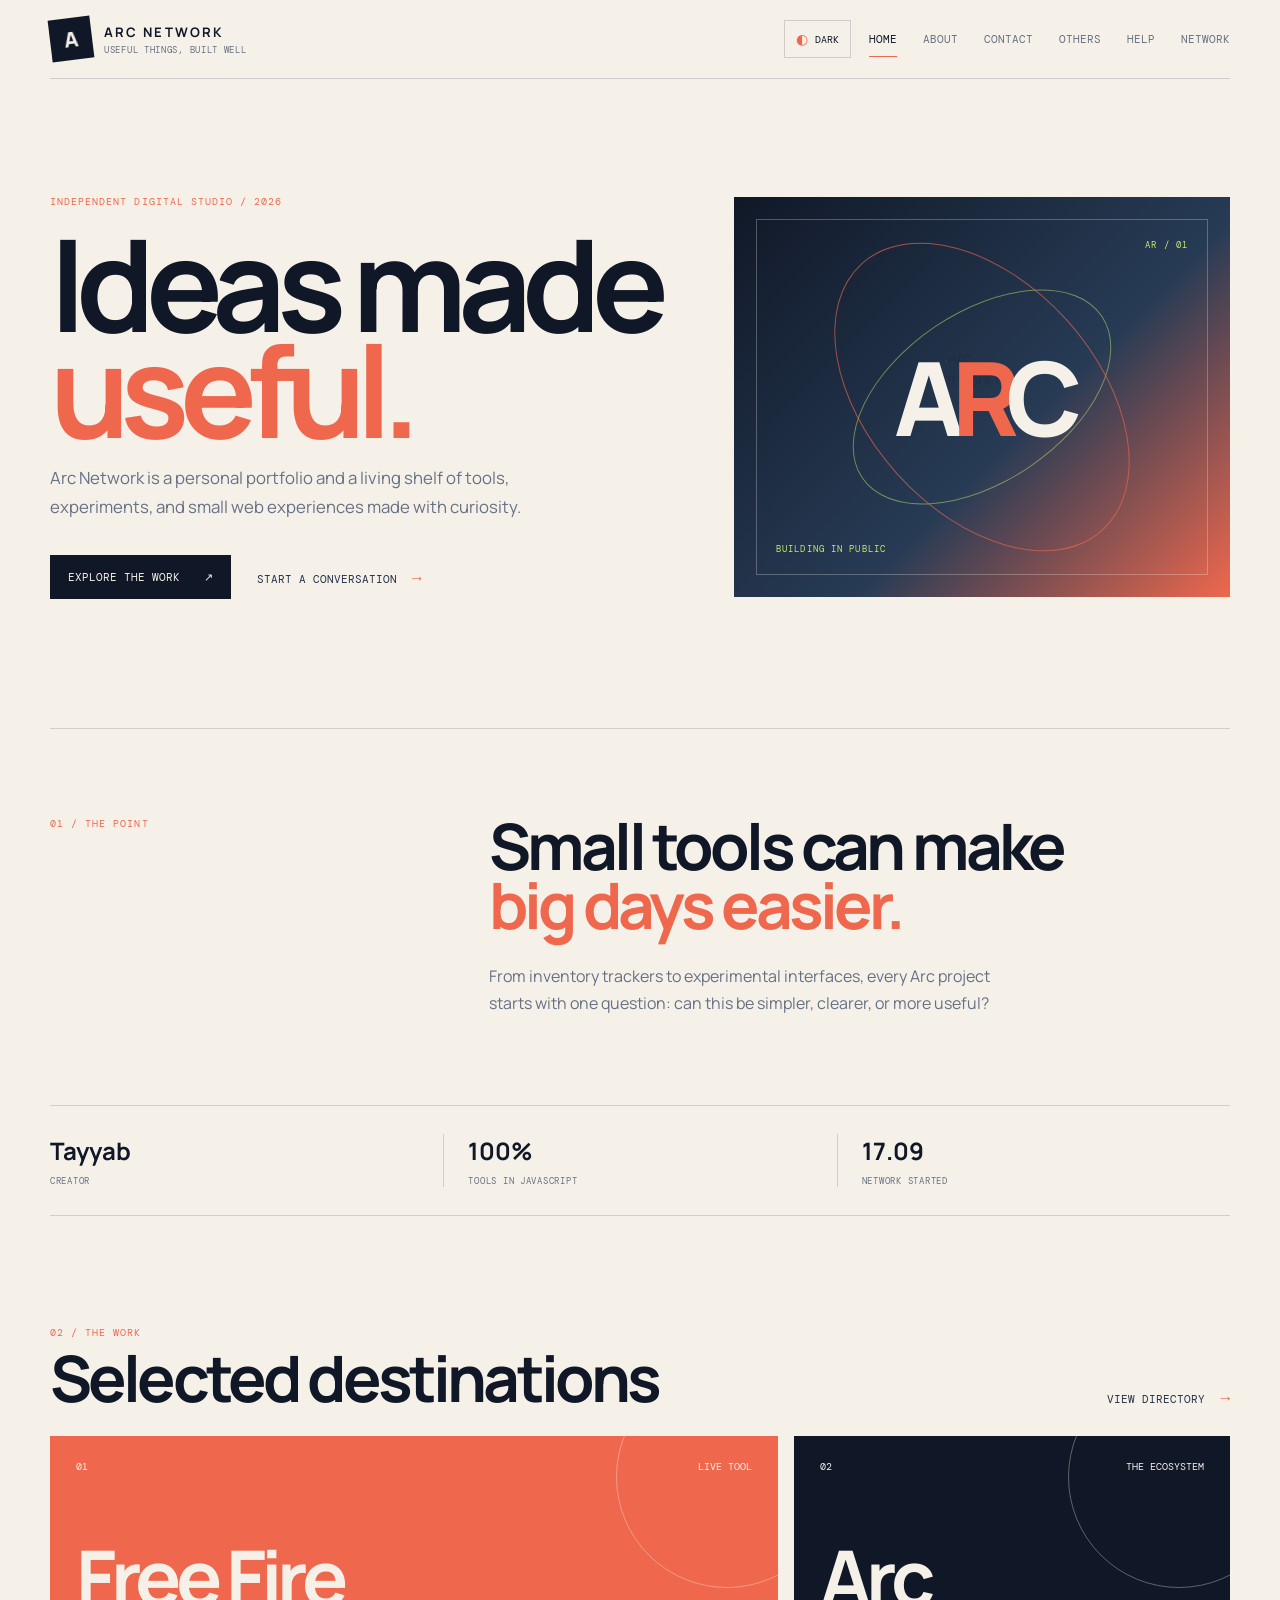
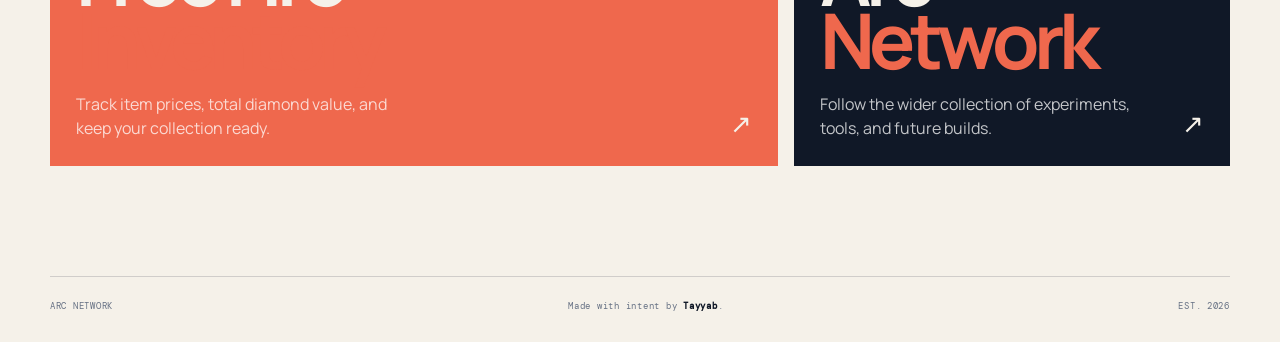
==== index.html @ ed2709b4 "Initial commit: Arc Network Portfolio" ====
<!DOCTYPE html>
<html lang="en">
<head>
    <meta charset="UTF-8">
    <meta name="viewport" content="width=device-width, initial-scale=1.0">
    <title>Arc Network | Digital Tools by Tayyab</title>
    <meta name="description" content="Arc Network is a growing collection of useful digital tools and web experiences built by Tayyab.">
    <meta name="author" content="Tayyab">
    <meta name="theme-color" content="#101827">
    <meta name="robots" content="index, follow">
    <meta name="googlebot" content="index, follow">
    <link rel="canonical" href="https://arc-network.vercel.app/Arc%20Portfolio/">
    <meta property="og:type" content="website">
    <meta property="og:site_name" content="Arc Network">
    <meta property="og:title" content="Arc Network | Digital Tools by Tayyab">
    <meta property="og:description" content="Arc Network is a growing collection of useful digital tools and web experiences built by Tayyab.">
    <meta property="og:url" content="https://arc-network.vercel.app/Arc%20Portfolio/">
    <meta property="og:image" content="https://arc-network.vercel.app/Arc%20Portfolio/Assets/arc-mark.svg">
    <meta name="twitter:card" content="summary_large_image">
    <meta name="twitter:title" content="Arc Network | Digital Tools by Tayyab">
    <meta name="twitter:description" content="Arc Network is a growing collection of useful digital tools and web experiences built by Tayyab.">
    <meta name="twitter:image" content="https://arc-network.vercel.app/Arc%20Portfolio/Assets/arc-mark.svg">
    <link rel="icon" type="image/svg+xml" href="Assets/arc-mark.svg">
    <link rel="apple-touch-icon" href="Assets/arc-mark.svg">
    <link rel="manifest" href="site.webmanifest">
    <link rel="stylesheet" href="style.css">
</head>
<body>
    <header class="site-header">
        <a class="brand" href="./index.html" aria-label="Arc Network home">
            <span class="brand-mark">A</span>
            <span><strong>ARC NETWORK</strong><small>USEFUL THINGS, BUILT WELL</small></span>
        </a>
        <button class="theme-toggle" id="themeToggle" type="button" aria-label="Switch to dark theme" aria-pressed="false"><span class="theme-icon">◐</span><span class="theme-label">Dark</span></button>
        <button class="menu-toggle" id="menuToggle" type="button" aria-expanded="false" aria-controls="siteNav">Menu</button>
        <nav class="site-nav" id="siteNav" aria-label="Main navigation">
            <a class="is-active" href="./index.html">Home</a>
            <a href="./HTML/about.html">About</a>
            <a href="./HTML/contact.html">Contact</a>
            <a href="./HTML/others.html">Others</a>
            <a href="./HTML/help.html">Help</a>
            <a href="./HTML/network.html">Network</a>
        </nav>
    </header>

    <main>
        <section class="hero-section">
            <div class="hero-copy reveal">
                <p class="eyebrow">INDEPENDENT DIGITAL STUDIO / <span id="estYear">2026</span></p>
                <h1>Ideas made<br><em>useful.</em></h1>
                <p class="hero-lede">Arc Network is a personal portfolio and a living shelf of tools, experiments, and small web experiences made with curiosity.</p>
                <div class="hero-actions">
                    <a class="button button-primary" href="./HTML/others.html">Explore the work <span>↗</span></a>
                    <a class="text-link" href="./HTML/contact.html">Start a conversation <span>→</span></a>
                </div>
            </div>
            <div class="hero-visual reveal" aria-label="Arc Network identity graphic">
                <div class="orbit orbit-one"></div>
                <div class="orbit orbit-two"></div>
                <img class="arc-asset" src="assets/arc-mark.svg" alt="Arc Network mark">
                <div class="arc-symbol">A<span>R</span>C</div>
                <span class="visual-note note-top">AR / 01</span>
                <span class="visual-note note-bottom">BUILDING IN PUBLIC</span>
            </div>
        </section>

        <section class="intro-grid reveal" aria-labelledby="about-title">
            <p class="section-label">01 / THE POINT</p>
            <div>
                <h2 id="about-title">Small tools can make<br><em>big days easier.</em></h2>
                <p>From inventory trackers to experimental interfaces, every Arc project starts with one question: can this be simpler, clearer, or more useful?</p>
            </div>
        </section>

        <section class="metrics-strip reveal" aria-label="Arc Network metrics">
            <div><strong id="creatorMetric">Tayyab</strong><span>CREATOR</span></div>
            <div><strong id="toolMetric">100%</strong><span>TOOLS IN JAVASCRIPT</span></div>
            <div><strong id="startMetric">17.09</strong><span>NETWORK STARTED</span></div>
        </section>

        <section class="work-section reveal" aria-labelledby="work-title">
            <div class="section-heading"><div><p class="section-label">02 / THE WORK</p><h2 id="work-title">Selected destinations</h2></div><a class="text-link" href="./HTML/others.html">View directory <span>→</span></a></div>
            <div class="project-grid">
                <a class="project-card project-featured" href="../vault-value/index.html"><span class="project-number">01</span><span class="project-tag">LIVE TOOL</span><h3>Free Fire<br><em>Inventory</em></h3><p>Track item prices, total diamond value, and keep your collection ready.</p><span class="card-arrow">↗</span></a>
                <a class="project-card project-network" href="./HTML/network.html"><span class="project-number">02</span><span class="project-tag">THE ECOSYSTEM</span><h3>Arc<br><em>Network</em></h3><p>Follow the wider collection of experiments, tools, and future builds.</p><span class="card-arrow">↗</span></a>
            </div>
        </section>
    </main>

    <footer class="site-footer"><span>ARC NETWORK</span><p>Made with intent by <strong id="webCreatorNameDisplay1">Tayyab</strong>.</p><span>EST. <span id="footerYear">2026</span></span></footer>

    <script src="JS/DB-ArcData.js"></script>
    <script src="JS/theme.js"></script>
    <script src="script.js"></script>
</body>
</html>
---- style.css ----
@import url('https://fonts.googleapis.com/css2?family=DM+Mono:wght@400;500&family=Manrope:wght@400;500;600;700;800&display=swap');

:root {
    --ink: #101827;
    --ink-soft: #243149;
    --paper: #f5f1e9;
    --line: rgba(16, 24, 39, .16);
    --muted: #667184;
    --coral: #ef684d;
    --lime: #c8e86b;
}

html[data-theme='dark'] {
    --ink: #f5f1e9;
    --ink-soft: #c6cfdd;
    --paper: #101827;
    --line: rgba(245, 241, 233, .18);
    --muted: #a8b1c0;
    --coral: #ff8066;
    --lime: #d8f47b;
}

* { box-sizing: border-box; }
html { scroll-behavior: smooth; }
body { min-width: 320px; margin: 0; color: var(--ink); font-family: 'Manrope', sans-serif; background: var(--paper); }
a { color: inherit; text-decoration: none; }
button, a { -webkit-tap-highlight-color: transparent; }
button:focus-visible, a:focus-visible { outline: 2px solid var(--coral); outline-offset: 4px; }

.site-header { position: relative; z-index: 4; width: min(1180px, calc(100% - 64px)); margin: 0 auto; padding: 24px 0; display: flex; align-items: center; justify-content: space-between; border-bottom: 1px solid var(--line); }
.brand { display: flex; align-items: center; gap: 12px; }
.brand-mark { display: grid; width: 42px; height: 42px; place-items: center; color: var(--paper); background: var(--ink); font-size: 1.3rem; font-weight: 800; transform: rotate(-7deg); }
.brand > span:last-child { display: grid; gap: 3px; }
.brand strong { font-size: .82rem; letter-spacing: .16em; }
.brand small { color: var(--muted); font-family: 'DM Mono', monospace; font-size: .55rem; letter-spacing: .08em; }
.site-nav { display: flex; align-items: center; gap: 26px; color: var(--muted); font-family: 'DM Mono', monospace; font-size: .68rem; text-transform: uppercase; }
.site-nav a { padding: 10px 0; border-bottom: 1px solid transparent; transition: color .2s ease, border-color .2s ease; }
.site-nav a:hover, .site-nav a.is-active { color: var(--ink); border-color: var(--coral); }
.menu-toggle { display: none; border: 1px solid var(--ink); padding: 9px 12px; color: var(--ink); background: transparent; font-family: 'DM Mono', monospace; font-size: .65rem; text-transform: uppercase; }
.theme-toggle { display: inline-flex; align-items: center; gap: 7px; margin-left: auto; margin-right: 18px; border: 1px solid var(--line); padding: 9px 11px; color: var(--ink); background: transparent; font-family: 'DM Mono', monospace; font-size: .62rem; text-transform: uppercase; cursor: pointer; }.theme-toggle:hover { color: var(--paper); background: var(--ink); }.theme-icon { color: var(--coral); font-size: .9rem; }

main { width: min(1180px, calc(100% - 64px)); margin: 0 auto; }
.hero-section { min-height: 650px; display: grid; grid-template-columns: 1fr .8fr; align-items: center; gap: 64px; padding: 88px 0 100px; }
.eyebrow, .section-label { margin: 0; color: var(--coral); font-family: 'DM Mono', monospace; font-size: .65rem; letter-spacing: .1em; text-transform: uppercase; }
.hero-copy h1 { max-width: 700px; margin: 22px 0; font-size: clamp(4.8rem, 10vw, 9.2rem); line-height: .83; letter-spacing: -.075em; }
h1 em, h2 em, h3 em { color: var(--coral); font-style: normal; }
.hero-lede { max-width: 480px; margin: 0; color: var(--muted); font-size: 1.05rem; line-height: 1.7; }
.hero-actions { display: flex; align-items: center; gap: 26px; margin-top: 34px; }
.button { display: inline-flex; align-items: center; gap: 24px; padding: 15px 18px; font-family: 'DM Mono', monospace; font-size: .67rem; text-transform: uppercase; transition: transform .2s ease, background .2s ease; }
.button-primary { color: var(--paper); background: var(--ink); }
.button-primary:hover { background: var(--coral); transform: translateY(-3px); }
.text-link { color: var(--ink-soft); font-family: 'DM Mono', monospace; font-size: .67rem; text-transform: uppercase; }
.text-link span { margin-left: 8px; color: var(--coral); font-size: 1rem; }
.text-link:hover { color: var(--coral); }

.hero-visual { position: relative; min-height: 400px; display: grid; place-items: center; background: var(--ink); overflow: hidden; }
.hero-visual::before { content: ''; position: absolute; inset: 22px; border: 1px solid rgba(245, 241, 233, .28); }
.orbit { position: absolute; width: 290px; height: 170px; border: 1px solid rgba(200, 232, 107, .5); border-radius: 50%; transform: rotate(-34deg); }
.orbit-two { width: 360px; height: 230px; border-color: rgba(239, 104, 77, .65); transform: rotate(48deg); }
.arc-symbol { position: relative; z-index: 1; color: var(--paper); font-size: clamp(3.5rem, 8vw, 7rem); font-weight: 800; letter-spacing: -.12em; }
.arc-symbol span { color: var(--coral); }
.visual-note { position: absolute; z-index: 1; color: var(--lime); font-family: 'DM Mono', monospace; font-size: .58rem; letter-spacing: .12em; }
.note-top { top: 42px; right: 42px; }.note-bottom { bottom: 42px; left: 42px; }

.intro-grid { display: grid; grid-template-columns: .7fr 1.3fr; gap: 40px; padding: 88px 0; border-top: 1px solid var(--line); }
h2 { margin: 0; font-size: clamp(2.3rem, 5vw, 4.6rem); line-height: .92; letter-spacing: -.06em; }
.intro-grid p:last-child { max-width: 520px; margin: 28px 0 0; color: var(--muted); font-size: 1rem; line-height: 1.7; }
.metrics-strip { display: grid; grid-template-columns: repeat(3, 1fr); margin: 0 0 110px; padding: 28px 0; border-top: 1px solid var(--line); border-bottom: 1px solid var(--line); }
.metrics-strip div { display: grid; gap: 8px; padding-left: 24px; border-left: 1px solid var(--line); }.metrics-strip div:first-child { padding-left: 0; border-left: 0; }.metrics-strip strong { font-size: 1.5rem; }.metrics-strip span { color: var(--muted); font-family: 'DM Mono', monospace; font-size: .58rem; letter-spacing: .08em; }
.work-section { padding-bottom: 110px; }.section-heading { display: flex; align-items: end; justify-content: space-between; gap: 20px; margin-bottom: 28px; }.section-heading h2 { margin-top: 10px; font-size: clamp(2.2rem, 5vw, 4rem); }
.project-grid { display: grid; grid-template-columns: 1.25fr .75fr; gap: 16px; }.project-card { position: relative; min-height: 330px; padding: 26px; display: flex; flex-direction: column; justify-content: flex-end; overflow: hidden; transition: transform .25s ease; }.project-card:hover { transform: translateY(-6px); }.project-featured { color: var(--paper); background: var(--coral); }.project-network { color: var(--paper); background: var(--ink); }.project-card::after { content: ''; position: absolute; width: 220px; height: 220px; right: -60px; top: -70px; border: 1px solid rgba(255,255,255,.32); border-radius: 50%; }.project-number, .project-tag { position: absolute; top: 24px; font-family: 'DM Mono', monospace; font-size: .6rem; }.project-number { left: 26px; }.project-tag { right: 26px; }.project-card h3 { position: relative; z-index: 1; margin: 0; font-size: clamp(2.5rem, 6vw, 5.5rem); line-height: .82; letter-spacing: -.07em; }.project-card p { position: relative; z-index: 1; max-width: 330px; margin: 20px 0 0; color: rgba(255,255,255,.75); line-height: 1.5; }.card-arrow { position: absolute; right: 26px; bottom: 25px; font-size: 1.6rem; }
.site-footer { width: min(1180px, calc(100% - 64px)); margin: 0 auto; padding: 23px 0 30px; display: flex; justify-content: space-between; color: var(--muted); border-top: 1px solid var(--line); font-family: 'DM Mono', monospace; font-size: .58rem; letter-spacing: .08em; }.site-footer p { margin: 0; }.site-footer strong { color: var(--ink); }
.reveal { opacity: 0; transform: translateY(22px); transition: opacity .7s ease, transform .7s ease; }.reveal.is-visible { opacity: 1; transform: translateY(0); }

@media (max-width: 800px) { .site-header, main, .site-footer { width: calc(100% - 40px); }.hero-section { grid-template-columns: 1fr; gap: 44px; padding: 70px 0 80px; }.hero-visual { min-height: 330px; }.intro-grid { grid-template-columns: 1fr; gap: 24px; }.project-grid { grid-template-columns: 1fr; }.project-card { min-height: 300px; } }
@media (max-width: 560px) { .site-header, main, .site-footer { width: calc(100% - 32px); }.site-header { padding: 17px 0; }.brand strong { font-size: .72rem; }.brand small { font-size: .48rem; }.brand-mark { width: 36px; height: 36px; }.menu-toggle { display: block; }.site-nav { position: absolute; z-index: 5; top: 70px; right: 16px; left: 16px; display: none; padding: 12px 18px; align-items: stretch; flex-direction: column; gap: 2px; background: var(--paper); border: 1px solid var(--ink); box-shadow: 5px 5px 0 var(--coral); }.site-nav.is-open { display: flex; }.site-nav a { padding: 13px 0; }.hero-section { min-height: auto; padding: 64px 0 60px; }.hero-copy h1 { margin: 18px 0; font-size: clamp(4rem, 20vw, 6.5rem); }.hero-lede { font-size: .95rem; }.hero-actions { align-items: flex-start; flex-direction: column; gap: 18px; margin-top: 28px; }.hero-visual { min-height: 260px; }.hero-visual::before { inset: 14px; }.orbit { width: 220px; height: 130px; }.orbit-two { width: 270px; height: 170px; }.note-top { top: 28px; right: 28px; }.note-bottom { bottom: 28px; left: 28px; }.intro-grid { padding: 62px 0; }.metrics-strip { margin-bottom: 75px; grid-template-columns: 1fr; gap: 18px; }.metrics-strip div, .metrics-strip div:first-child { padding: 0 0 18px; border-left: 0; border-bottom: 1px solid var(--line); }.metrics-strip div:last-child { padding-bottom: 0; border-bottom: 0; }.section-heading { align-items: flex-start; flex-direction: column; }.work-section { padding-bottom: 70px; }.project-card { min-height: 280px; padding: 21px; }.project-number { left: 21px; top: 21px; }.project-tag { right: 21px; top: 21px; }.site-footer { align-items: flex-start; flex-direction: column; gap: 12px; line-height: 1.5; } }
@media (prefers-reduced-motion: reduce) { html { scroll-behavior: auto; }.reveal { opacity: 1; transform: none; transition: none; }.project-card, .button { transition: none; } }

/* Fixed navigation and asset-backed visual treatment */
.site-header { position: fixed; z-index: 20; top: 0; right: 0; left: 0; width: min(1180px, calc(100% - 64px)); margin: 0 auto; padding: 18px 0; background: color-mix(in srgb, var(--paper) 88%, transparent); backdrop-filter: blur(16px); }
main { padding-top: 78px; }
.hero-visual { background: linear-gradient(135deg, var(--ink), #273b55 58%, var(--coral)); }
.hero-visual::after { content: ''; position: absolute; inset: 0; background: url('assets/grid-signal.svg') center / cover; opacity: .18; mix-blend-mode: screen; }
.arc-asset { position: absolute; z-index: 1; width: 102px; height: 102px; opacity: .2; border-radius: 50%; }
@media (max-width: 800px) { .site-header { width: calc(100% - 40px); } }
@media (max-width: 560px) { .site-header { width: calc(100% - 32px); } }
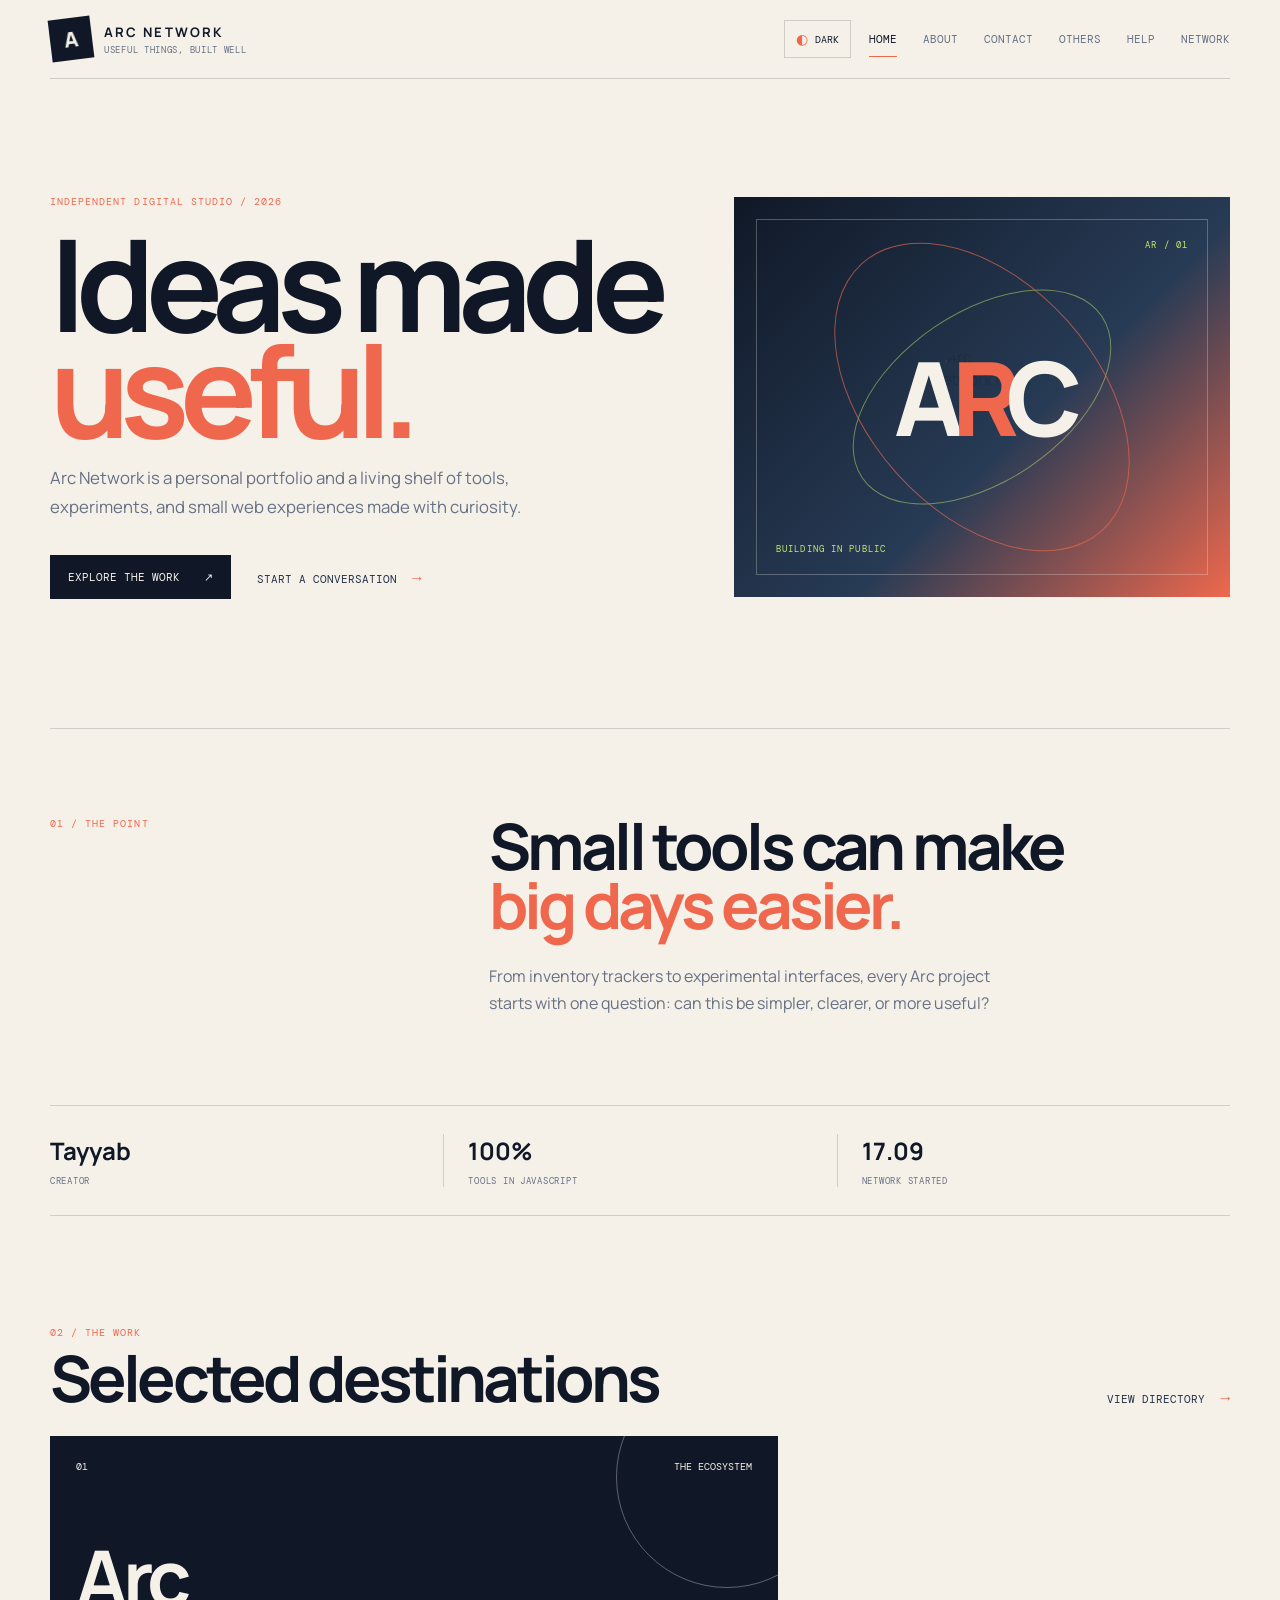
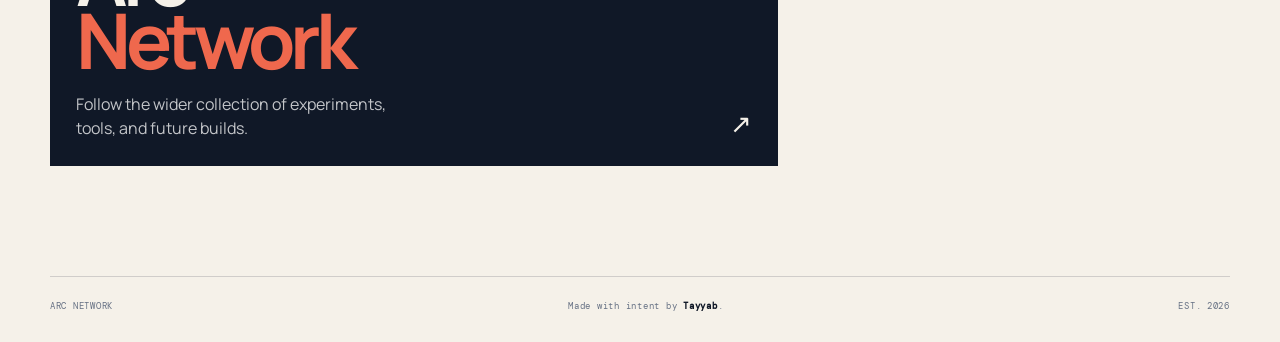
==== commit 6a03433a: "Update Arc Network Portfolio pages" ====
--- a/index.html
+++ b/index.html
@@ -1,9 +1,10 @@
 <!DOCTYPE html>
 <html lang="en">
 <head>
+    <meta name="google-site-verification" content="02r0F-sgDW2lJvIfmW0I7ktlbFshtUH-K-Yxzn7QDXU" />
     <meta charset="UTF-8">
     <meta name="viewport" content="width=device-width, initial-scale=1.0">
-    <title>Arc Network | Digital Tools by Tayyab</title>
+    <title>Arc Network || Digital Tools by Tayyab</title>
     <meta name="description" content="Arc Network is a growing collection of useful digital tools and web experiences built by Tayyab.">
     <meta name="author" content="Tayyab">
     <meta name="theme-color" content="#101827">
@@ -81,8 +82,8 @@
         <section class="work-section reveal" aria-labelledby="work-title">
             <div class="section-heading"><div><p class="section-label">02 / THE WORK</p><h2 id="work-title">Selected destinations</h2></div><a class="text-link" href="./HTML/others.html">View directory <span>→</span></a></div>
             <div class="project-grid">
-                <a class="project-card project-featured" href="../vault-value/index.html"><span class="project-number">01</span><span class="project-tag">LIVE TOOL</span><h3>Free Fire<br><em>Inventory</em></h3><p>Track item prices, total diamond value, and keep your collection ready.</p><span class="card-arrow">↗</span></a>
-                <a class="project-card project-network" href="./HTML/network.html"><span class="project-number">02</span><span class="project-tag">THE ECOSYSTEM</span><h3>Arc<br><em>Network</em></h3><p>Follow the wider collection of experiments, tools, and future builds.</p><span class="card-arrow">↗</span></a>
+                <!-- <a class="project-card project-featured" href="../vault-value/index.html"><span class="project-number">01</span><span class="project-tag">LIVE TOOL</span><h3>Free Fire<br><em>Inventory</em></h3><p>Track item prices, total diamond value, and keep your collection ready.</p><span class="card-arrow">↗</span></a> -->
+                <a class="project-card project-network" href="./HTML/network.html"><span class="project-number"><!--02-->01</span><span class="project-tag">THE ECOSYSTEM</span><h3>Arc<br><em>Network</em></h3><p>Follow the wider collection of experiments, tools, and future builds.</p><span class="card-arrow">↗</span></a>
             </div>
         </section>
     </main>
